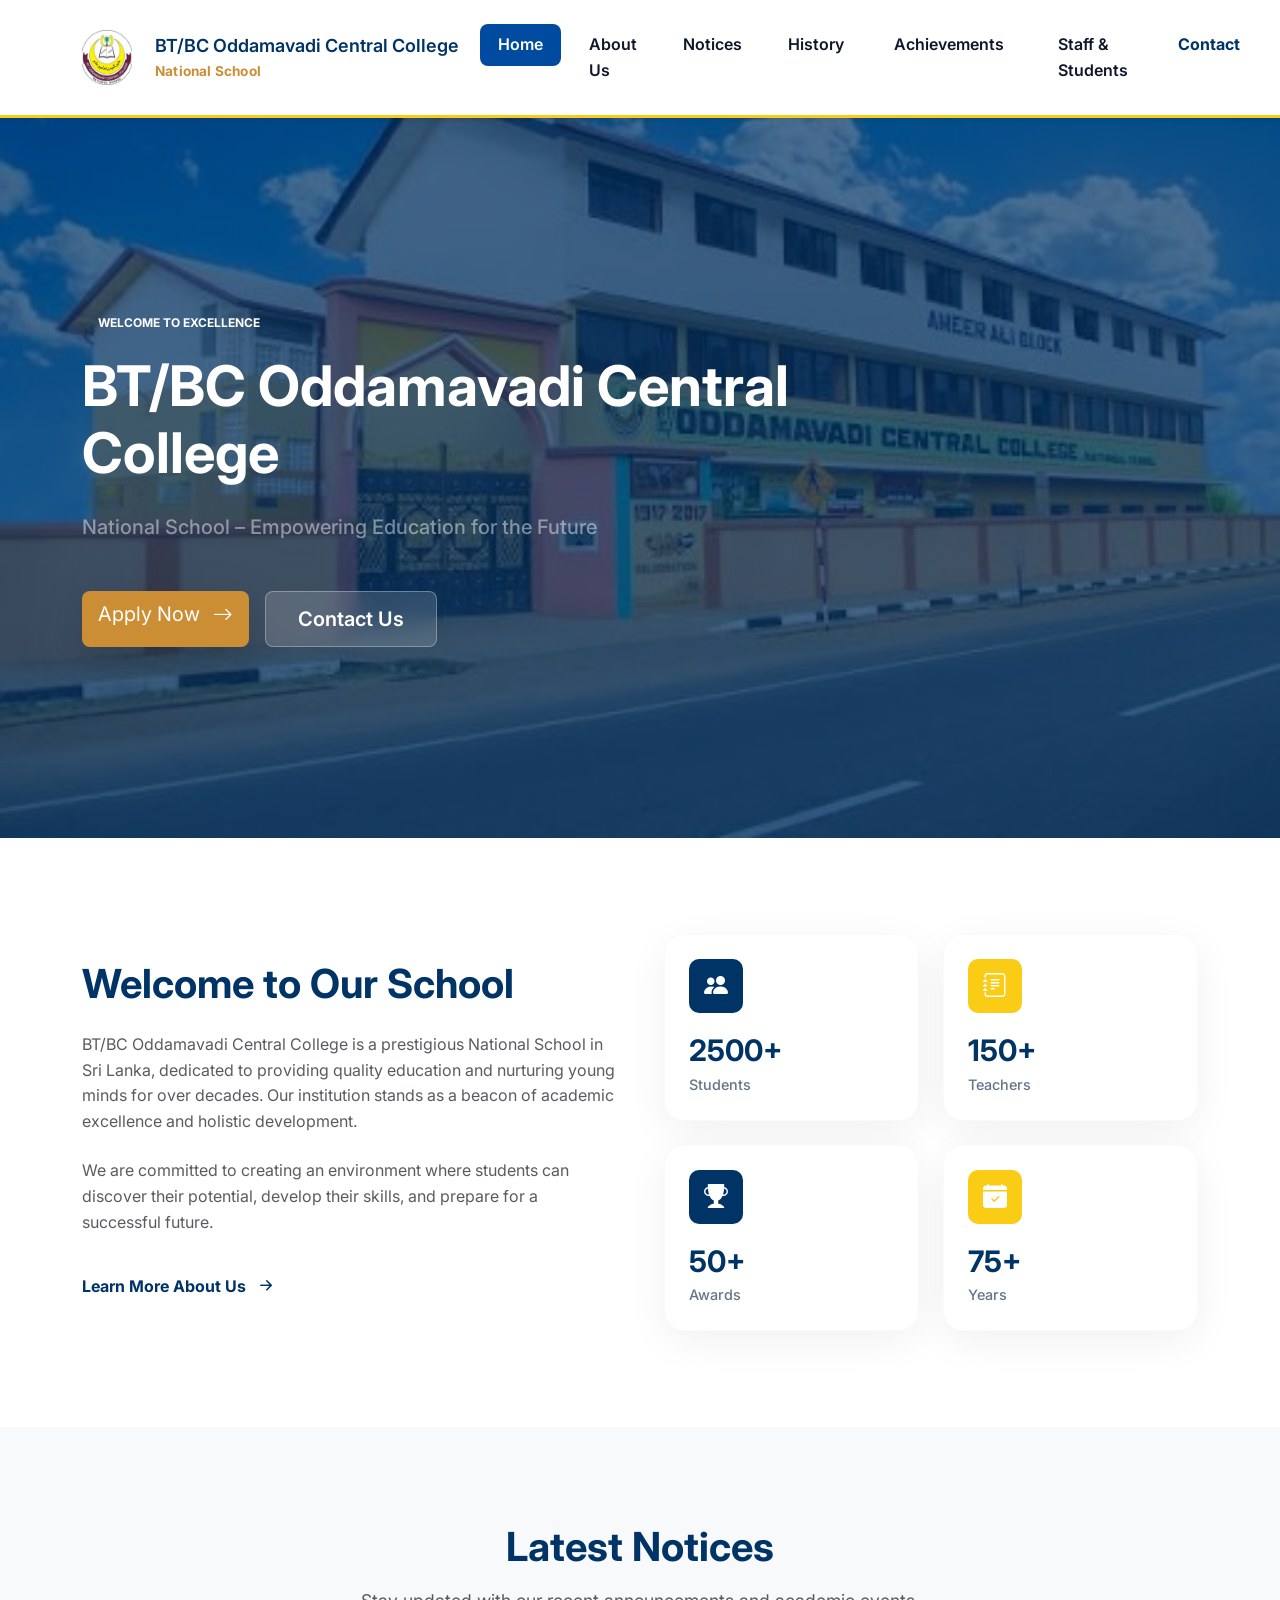
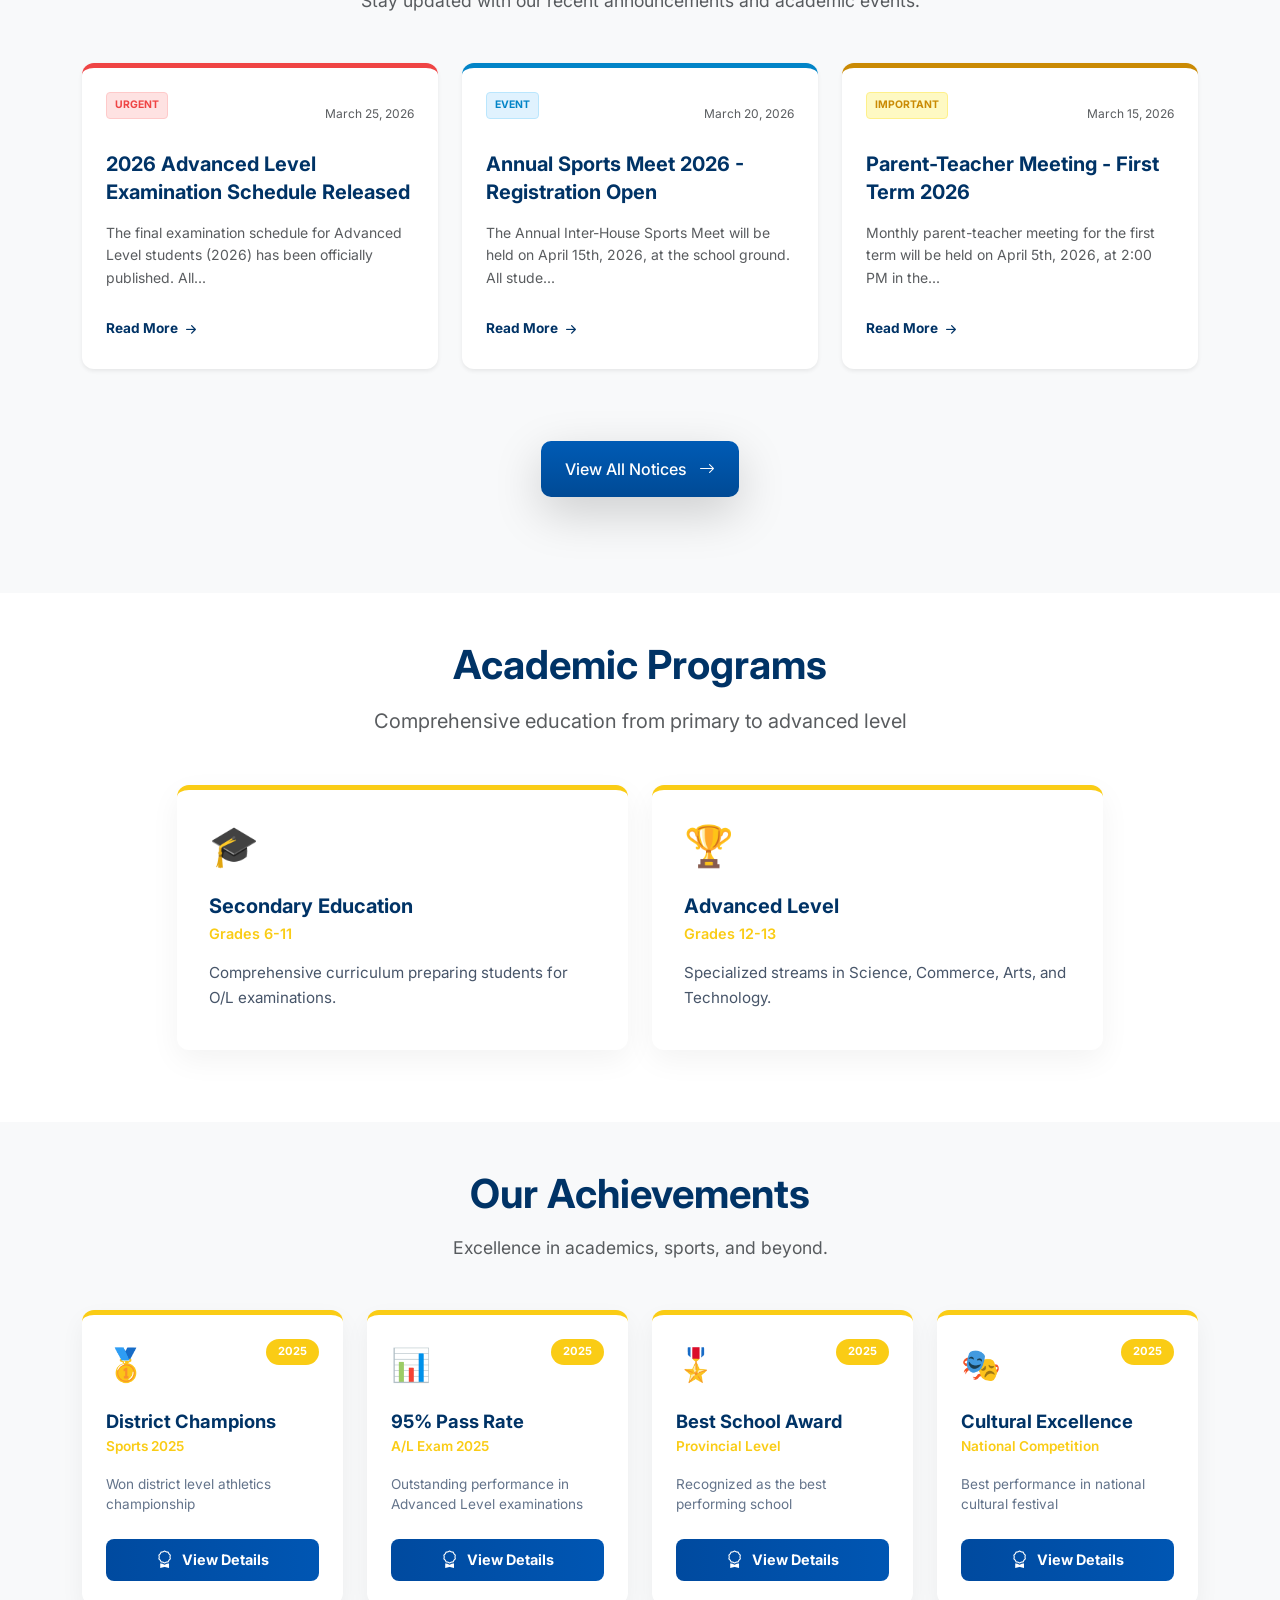
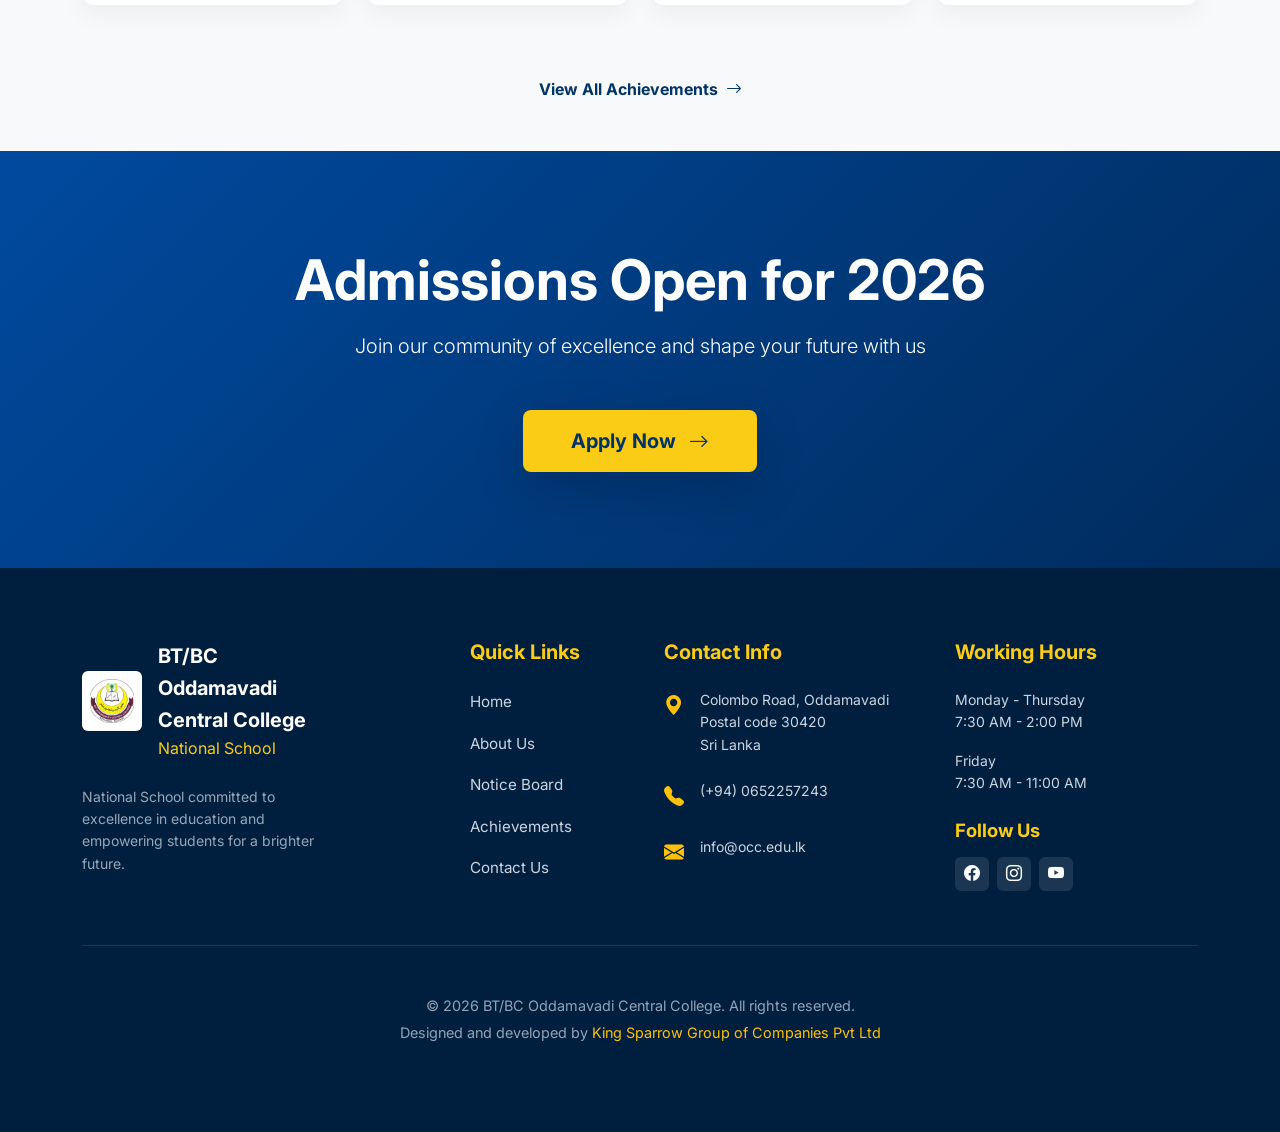
==== index.html @ 34142dd6 "done" ====
<!DOCTYPE html>
<html lang="en">

<head>
    <meta charset="UTF-8">
    <meta name="viewport" content="width=device-width, initial-scale=1.0">
    <meta name="description"
        content="BT/BC Oddamavadi Central College - National School empowering education for the future. Excellence in academics and sports.">
    <meta name="keywords" content="school, education, Oddamavadi, Central College, BT/BC, National School, Sri Lanka">
    <title>BT/BC Oddamavadi Central College | National School</title>

    <link href="https://cdn.jsdelivr.net/npm/bootstrap@5.3.0/dist/css/bootstrap.min.css" rel="stylesheet">

    <link rel="stylesheet" href="https://cdn.jsdelivr.net/npm/bootstrap-icons@1.11.1/font/bootstrap-icons.css">

    <link rel="stylesheet" href="assets/css/style.css">

    <style>
        .primary-navy {
            color: #003366;
        }

        .text-secondary-gold {
            color: #FFD700;
        }

        .bg-primary-navy {
            background-color: #003366;
        }

        .border-start-5 {
            border-left: 5px solid #003366;
        }

        .hover-lift:hover {
            transform: translateY(-10px);
            transition: all 0.3s;
        }
    </style>
</head>

<body data-bs-spy="scroll" data-bs-target=".navbar" data-bs-offset="100">

    <!-- Navigation Bar -->
    <nav class="navbar navbar-expand-lg navbar-light sticky-top py-2 shadow-sm" id="mainNav">
        <div class="container">
            <a class="navbar-brand d-flex align-items-center" href="index.html">
                <img src="assets/images/logo.png" alt="School Logo" width="50">
                <div class="brand-text ms-2">
                    <span class="brand-name">BT/BC Oddamavadi Central College</span>
                    <span class="brand-tagline">National School</span>
                </div>
            </a>
            <button class="navbar-toggler border-0" type="button" data-bs-toggle="collapse" data-bs-target="#navbarNav">
                <span class="navbar-toggler-icon"></span>
            </button>
            <div class="collapse navbar-collapse" id="navbarNav">
                <ul class="navbar-nav ms-auto mb-2 mb-lg-0">
                    <li class="nav-item"><a class="nav-link px-3 active fw-semibold" href="index.html">Home</a></li>
                    <li class="nav-item"><a class="nav-link px-3 fw-semibold" href="about.html">About Us</a></li>
                    <li class="nav-item"><a class="nav-link px-3 fw-semibold" href="notices.html">Notices</a></li>
                    <li class="nav-item"><a class="nav-link px-3 fw-semibold" href="history.html">History</a></li>
                    <li class="nav-item mx-1">
                        <a class="nav-link px-3 fw-semibold" href="achievements.html">Achievements</a>
                    </li>
                    <li class="nav-item mx-1">
                        <a class="nav-link px-3 fw-semibold" href="staff.html">Staff & Students</a>
                    </li>
                    <li class="nav-item"><a class="nav-link px-3 fw-bold btn-apply-now text-primary-navy"
                            href="contact.html">Contact</a></li>
                </ul>
            </div>
        </div>
    </nav>

    <!-- Hero Section -->
    <header id="home" class="hero d-flex align-items-center justify-content-center text-center text-lg-start">
        <div class="container">
            <div class="row align-items-center">
                <div class="col-lg-8">
                    <div class="badge bg-secondary-gold text-primary-navy px-3 py-2 rounded-pill fw-bold text-uppercase mb-3"
                        style="font-size: 0.75rem;">Welcome to Excellence</div>
                    <h1 class="display-3 fw-bold mb-4 text-white">BT/BC Oddamavadi Central College</h1>
                    <p class="lead text-white-50 mb-5 fw-medium">National School – Empowering Education for the Future
                    </p>
                    <div class="d-flex flex-column flex-sm-row gap-3">
                        <a href="apply.html" class="btn btn-gold btn-lg shadow-lg">Apply Now <i
                                class="bi bi-arrow-right ms-2"></i></a>
                        <a href="contact.html" class="btn btn-contact btn-lg text-decoration-none">Contact Us</a>
                    </div>
                </div>
            </div>
        </div>
    </header>

    <section id="about" class="section py-5 bg-white">
        <div class="container py-lg-5">
            <div class="row align-items-center g-5">
                <!-- Left Content -->
                <div class="col-lg-6">
                    <h2 class="display-6 fw-bold primary-navy mb-4">Welcome to Our School</h2>
                    <p class="text-muted mb-4" style="line-height: 1.6;">BT/BC Oddamavadi Central College is a prestigious National School in Sri
                        Lanka, dedicated to providing quality education and nurturing young minds for over decades. Our
                        institution stands as a beacon of academic excellence and holistic development.</p>
                    <p class="text-muted mb-4" style="line-height: 1.6;">We are committed to creating an environment where students can discover
                        their potential, develop their skills, and prepare for a successful future.</p>
                    <a href="about.html"
                        class="primary-navy fw-bold text-decoration-none d-inline-flex align-items-center mt-2 hover-accent">
                        Learn More About Us <i class="bi bi-arrow-right-short ms-2 fs-4"></i>
                    </a>
                </div>

                <!-- Right Stats Grid -->
                <div class="col-lg-6">
                    <div class="welcome-stats-grid">
                        <!-- Card 1: Students -->
                        <div class="welcome-stat-card">
                            <div class="welcome-stat-icon-box bg-navy-box">
                                <i class="bi bi-people-fill"></i>
                            </div>
                            <div class="welcome-stat-number">2500+</div>
                            <div class="welcome-stat-label">Students</div>
                        </div>

                        <!-- Card 2: Teachers -->
                        <div class="welcome-stat-card">
                            <div class="welcome-stat-icon-box bg-gold-box">
                                <i class="bi bi-journal-text"></i>
                            </div>
                            <div class="welcome-stat-number">150+</div>
                            <div class="welcome-stat-label">Teachers</div>
                        </div>

                        <!-- Card 3: Awards -->
                        <div class="welcome-stat-card">
                            <div class="welcome-stat-icon-box bg-navy-box">
                                <i class="bi bi-trophy-fill"></i>
                            </div>
                            <div class="welcome-stat-number">50+</div>
                            <div class="welcome-stat-label">Awards</div>
                        </div>

                        <!-- Card 4: Years -->
                        <div class="welcome-stat-card">
                            <div class="welcome-stat-icon-box bg-gold-box">
                                <i class="bi bi-calendar-check-fill"></i>
                            </div>
                            <div class="welcome-stat-number">75+</div>
                            <div class="welcome-stat-label">Years</div>
                        </div>
                    </div>
                </div>
            </div>
        </div>
    </section>

    <!-- Latest Notices Section -->
    <section id="notices" class="section py-5 bg-light">
        <div class="container py-lg-5">
            <div class="section-header text-center mb-5">
                <h2 class="display-5 fw-bold primary-navy mb-3">Latest Notices</h2>
                <p class="text-muted max-width-600 mx-auto">Stay updated with our recent announcements and academic
                    events.</p>
            </div>
            <div id="notices-grid" class="row g-4 mb-5">
                <div class="col-12 text-center py-5">
                    <div class="spinner-border text-primary" role="status">
                        <span class="visually-hidden">Loading...</span>
                    </div>
                </div>
            </div>
            <div class="text-center">
                <a href="notices.html" class="btn btn-blue px-4 py-3 shadow-lg fw-medium text-decoration-none">
                    View All Notices <i class="bi bi-arrow-right ms-2"></i>
                </a>
            </div>
        </div>
    </section>

    <!-- Academic Programs Section -->
    <section id="programs" class="section py-5 bg-white">
        <div class="container">
            <div class="section-header text-center mb-5">
                <h2 class="display-5 fw-bold primary-navy mb-3">Academic Programs</h2>
                <p class="text-muted fs-5">Comprehensive education from primary to advanced level</p>
            </div>
            <div id="programs-grid" class="row g-4 justify-content-center"></div>
        </div>
    </section>

    <!-- Achievements Section -->
    <section id="achievements" class="section py-5 bg-light">
        <div class="container">
            <div class="section-header text-center mb-5">
                <h2 class="display-5 fw-bold primary-navy mb-3">Our Achievements</h2>
                <p class="text-muted">Excellence in academics, sports, and beyond.</p>
            </div>
            <div id="achievements-grid" class="row g-4 mb-5"></div>
            <div class="text-center mt-4">
                <a href="#" class="view-all-link d-inline-flex align-items-center">
                    View All Achievements <i class="bi bi-arrow-right ms-2"></i>
                </a>
            </div>
        </div>
    </section>

    <!-- Admissions CTA Section -->
    <section id="admissions" class="section py-5 text-white overflow-hidden"
        style="background: linear-gradient(135deg, #004a9f 0%, #002b5c 100%);">
        <div class="container position-relative py-5">
            <div class="row justify-content-center text-center">
                <div class="col-lg-8">
                    <h2 class="display-4 fw-bold mb-3">Admissions Open for 2026</h2>
                    <p class="lead mb-5 opacity-90">Join our community of excellence and shape your future with us</p>
                    <a href="apply.html" id="btnApplyHome" class="btn btn-cta-apply btn-lg px-5 py-3 shadow-lg">
                        Apply Now <i class="bi bi-arrow-right ms-2"></i>
                    </a>
                </div>
            </div>
        </div>
    </section>

    <!-- Footer -->
    <footer class="py-5">
        <div class="container py-lg-4">
            <div class="row g-5">
                <div class="col-lg-3">
                    <div class="footer-logo mb-4 d-flex align-items-center">
                        <img src="assets/images/logo.png" alt="School Logo" width="60"
                            class="bg-white p-2 rounded-2 me-3">
                        <div>
                            <div class="footer-logo-text-top mb-0">BT/BC Oddamavadi Central College </div>
                            <div class="footer-logo-text-bottom">National School</div>
                        </div>
                    </div>
                    <p class="small opacity-75">National School committed to excellence in education and
                        empowering students for a brighter future.</p>
                </div>
                <div class="col-6 col-lg-2 ms-lg-auto">
                    <h5 class="footer-title">Quick Links</h5>
                    <ul class="list-unstyled footer-links">
                        <li class="mb-3"><a href="index.html">Home</a></li>
                        <li class="mb-3"><a href="about.html">About Us</a></li>
                        <li class="mb-3"><a href="notices.html">Notice Board</a></li>
                        <li class="mb-3"><a href="#achievements">Achievements</a></li>
                        <li class="mb-3"><a href="#contact">Contact Us</a></li>
                    </ul>
                </div>
                <div class="col-6 col-lg-3">
                    <h5 class="footer-title">Contact Info</h5>
                    <ul class="list-unstyled small opacity-90">
                        <li class="d-flex mb-4">
                            <i class="bi bi-geo-alt-fill me-3 text-warning fs-5"></i>
                            <span>Colombo Road, Oddamavadi<br>Postal code 30420<br>Sri Lanka</span>
                        </li>
                        <li class="d-flex mb-4">
                            <i class="bi bi-telephone-fill me-3 text-warning fs-5"></i>
                            <span>(+94) 0652257243</span>
                        </li>
                        <li class="d-flex mb-4">
                            <i class="bi bi-envelope-fill me-3 text-warning fs-5"></i>
                            <span>info@occ.edu.lk</span>
                        </li>
                    </ul>
                </div>
                <div class="col-lg-3">
                    <h5 class="footer-title">Working Hours</h5>
                    <ul class="list-unstyled small opacity-90 mb-4">
                        <li class="mb-3">Monday - Thursday<br>7:30 AM - 2:00 PM</li>
                        <li class="mb-4">Friday<br>7:30 AM - 11:00 AM</li>
                    </ul>
                    <h5 class="footer-title mb-3" style="font-size: 1.15rem;">Follow Us</h5>
                    <div class="social-links d-flex gap-2">
                        <a href="#" class="btn-social rounded-2" style="width: 34px; height: 34px;"><i
                                class="bi bi-facebook"></i></a>
                        <a href="#" class="btn-social rounded-2" style="width: 34px; height: 34px;"><i
                                class="bi bi-instagram"></i></a>
                        <a href="#" class="btn-social rounded-2" style="width: 34px; height: 34px;"><i
                                class="bi bi-youtube"></i></a>
                    </div>
                </div>
            </div>
            <div class="footer-bottom border-top border-white border-opacity-10 text-center pt-5 mt-5">
                <p class="footer-bottom-text mb-1">© 2026 BT/BC Oddamavadi Central College. All rights reserved.</p>
                <p class="footer-bottom-text small">Designed and developed by <span class="text-warning">King Sparrow
                        Group of Companies Pvt Ltd</span></p>
            </div>
        </div>
    </footer>

    <!-- Achievement Detail Modal -->
    <div class="modal fade" id="achievementModal" tabindex="-1" aria-hidden="true">
        <div class="modal-dialog modal-lg modal-dialog-centered">
            <div class="modal-content overflow-hidden" style="border-radius: 20px;">
                <div class="modal-header d-flex align-items-center position-relative"
                    style="background-color: #004a9f; color: white;">
                    <div class="d-flex align-items-center w-100">
                        <div class="achievement-icon-wrapper me-4 bg-white bg-opacity-10 rounded-circle d-flex align-items-center justify-content-center"
                            style="width: 70px; height: 70px;">
                            <span id="modalAchievementIcon" class="fs-1"></span>
                        </div>
                        <div class="me-auto">
                            <h3 class="modal-title fw-bold h4 mb-1" id="modalAchievementTitle"></h3>
                            <div class="small fw-semibold text-warning mb-2" id="modalAchievementCategory"></div>
                            <div class="d-flex gap-2">
                                <span class="badge rounded-pill fw-bold px-3 py-1" id="modalAchievementTypeBadge"
                                    style="font-size: 0.7rem;">Sports</span>
                                <span class="badge rounded-pill fw-bold px-3 py-1" id="modalAchievementYearBadge"
                                    style="font-size: 0.7rem;">2025</span>
                            </div>
                        </div>
                    </div>
                    <button type="button" class="close-btn-custom position-absolute top-0 end-0 m-4"
                        data-bs-dismiss="modal" aria-label="Close">
                        <i class="bi bi-x-lg"></i>
                    </button>
                </div>
                <div class="modal-body p-4 p-lg-5">
                    <div class="mb-5">
                        <h5 class="section-title">Overview</h5>
                        <p id="modalAchievementOverview" class="text-muted"
                            style="line-height: 1.8; font-size: 0.95rem;"></p>
                    </div>

                    <div class="mb-5">
                        <h5 class="section-title">Key Achievements</h5>
                        <ul id="modalAchievementKeyList" class="list-unstyled">
                            <!-- Items auto-populated -->
                        </ul>
                    </div>

                    <div class="students-box mb-4">
                        <div class="d-flex align-items-center mb-4">
                            <i class="bi bi-people-fill text-navy me-3 fs-5"></i>
                            <h6 class="mb-0 fw-bold text-navy h5">Outstanding Students</h6>
                        </div>
                        <div id="modalAchievementStudents" class="d-flex flex-wrap gap-3">
                            <!-- Students auto-populated -->
                        </div>
                    </div>

                    <div class="text-center mt-5">
                        <a href="achievements.html" class="btn btn-blue px-5 py-3 fw-bold shadow-sm">
                            View All Achievements <i class="bi bi-arrow-right ms-2"></i>
                        </a>
                    </div>
                </div>
            </div>
        </div>
    </div>

    <!-- Scripts Area -->
    <script src="https://code.jquery.com/jquery-3.7.1.min.js"></script>
    <script src="https://cdn.jsdelivr.net/npm/bootstrap@5.3.0/dist/js/bootstrap.bundle.min.js"></script>
    <script src="assets/js/main.js"></script>
</body>

</html>
---- assets/css/style.css ----
@import url('https://fonts.googleapis.com/css2?family=Inter:wght@300;400;500;600;700&family=Outfit:wght@300;400;500;600;700;800&display=swap');

:root {
    --primary-color: #003366;
    --secondary-color: #FACC15;
    --accent-color: #0284C7;
    --text-dark: #0F172A;
    --text-muted: #64748B;
    --bg-light: #F8FAFC;
    --white: #FFFFFF;
    --shadow-sm: 0 1px 3px rgba(0, 0, 0, 0.12);
    --shadow-md: 0 4px 6px -1px rgba(0, 0, 0, 0.1);
    --shadow-lg: 0 10px 15px -3px rgba(15, 23, 42, 0.08);
    --transition: all 0.3s ease-in-out;
}

body {
    font-family: 'Inter', sans-serif;
    color: var(--text-dark);
    line-height: 1.6;
    background-color: var(--white);
    overflow-x: hidden;
}

/* Navbar Improvements */
.navbar {
    background-color: var(--white);
    box-shadow: var(--shadow-sm);
    padding: 0.8rem 0;
    transition: var(--transition);
    border-bottom: 3px solid #facc15 !important;
}

.navbar.scrolled {
    padding: 0.4rem 0;
    background-color: #ffffff !important;
    border-bottom: 2px solid #facc15 !important;
    box-shadow: 0 4px 15px rgba(0, 0, 0, 0.1);
}

.navbar.scrolled .nav-link {
    color: var(--primary-color) !important;
}

.navbar.scrolled .brand-name {
    color: var(--primary-color) !important;
}

.navbar.scrolled .btn-apply-now {
    color: var(--primary-color) !important;
}

.navbar-brand img {
    height: 55px;
    margin-right: 15px;
}

.brand-text {
    line-height: 1.1;
}

.brand-name {
    font-family: 'Inter', sans-serif;
    font-size: 18px;
    font-weight: 600;
    line-height: 22.5px;
    color: var(--primary-color);
    display: block;
    margin-bottom: 0px;
    letter-spacing: 0px;
}

.brand-tagline {
    font-size: 0.85rem;
    color: #CC8E35 !important;
    font-weight: 700;
    letter-spacing: 0.2px;
}

.nav-link {
    font-weight: 500;
    color: var(--text-dark);
    margin: 0 5px;
    padding: 8px 18px !important;
    border-radius: 8px;
    transition: var(--transition);
}

.nav-link:hover {
    color: var(--primary-color);
    background-color: rgba(0, 51, 102, 0.05);
}

.nav-link.active {
    background-color: #004a9f;
    /* Blue style matching image */
    color: var(--white) !important;
}

.nav-link.active:hover {
    color: var(--white);
    background-color: #003d82;
}

/* Hero Section */
.hero {
    position: relative;
    height: 80vh;
    min-height: 600px;
    background-image: linear-gradient(rgba(0, 51, 102, 0.7), rgba(0, 51, 102, 0.7)), url('../images/school.jpg');
    background-size: cover;
    background-position: center;
    background-attachment: fixed;
    display: flex;
    align-items: center;
    color: var(--white);
    text-align: left;
}

.hero h1 {
    font-size: 3.5rem;
    font-weight: 800;
    margin-bottom: 1.5rem;
    text-transform: capitalize;
}

.hero p {
    font-size: 1.25rem;
    margin-bottom: 2.5rem;
    opacity: 0.9;
    max-width: 600px;
}

/* Admission Form Modal Custom Styles */
#admissionModal .modal-content {
    border-radius: 20px;
    overflow: hidden;
    border: none;
}

#admissionModal .modal-header {
    background-color: #004a9f;
    color: white;
    padding: 1.5rem 2rem;
    position: relative;
}

#admissionModal .modal-title {
    font-weight: 700;
    font-size: 1.5rem;
}

#admissionModal .form-progress {
    background-color: #f1f5f9;
    padding: 1.5rem 2rem;
    border-bottom: 1px solid #e2e8f0;
}

#admissionModal .progress-info {
    display: flex;
    justify-content: space-between;
    align-items: center;
    margin-bottom: 10px;
}

#admissionModal .progress-text {
    font-weight: 600;
    font-size: 0.85rem;
    color: #004a9f;
}

#admissionModal .step-indicator {
    font-size: 0.85rem;
    color: #64748b;
    font-weight: 500;
}

#admissionModal .progress {
    height: 8px;
    background-color: #e2e8f0;
    border-radius: 4px;
}

#admissionModal .progress-bar {
    background-color: #004a9f;
    border-radius: 4px;
    transition: width 0.4s ease;
}

#admissionModal .modal-body {
    padding: 2rem;
    max-height: 70vh;
    overflow-y: auto;
}

#admissionModal .step-title {
    color: #1e3a8a;
    font-weight: 700;
    font-size: 1.25rem;
    margin-bottom: 1.5rem;
    padding-bottom: 10px;
    border-bottom: 2px solid #eef2f6;
}

#admissionModal .form-label {
    font-weight: 600;
    color: #475569;
    font-size: 0.9rem;
    margin-bottom: 8px;
}

#admissionModal .form-control {
    border: 1.5px solid #e2e8f0;
    padding: 0.75rem 1rem;
    border-radius: 10px;
    font-size: 0.95rem;
}

#admissionModal .form-control:focus {
    border-color: #004a9f;
    box-shadow: 0 0 0 4px rgba(0, 74, 159, 0.1);
}

#admissionModal .modal-footer {
    padding: 1.5rem 2rem;
    background-color: #f8fafc;
    border-top: 1px solid #e2e8f0;
    display: flex;
    justify-content: space-between;
}

#admissionModal .btn-nav {
    padding: 10px 30px;
    font-weight: 600;
    border-radius: 8px;
    display: flex;
    align-items: center;
    transition: all 0.2s;
}

#admissionModal .btn-prev {
    background-color: #e2e8f0;
    color: #475569;
    border: none;
}

#admissionModal .btn-prev:hover:not(:disabled) {
    background-color: #cbd5e1;
}

#admissionModal .btn-next {
    background-color: #004a9f;
    color: white;
    border: none;
}

#admissionModal .btn-next:hover {
    background-color: #003d82;
}

/* Form Steps Visibility */
.form-step {
    display: none;
}

.form-step.active {
    display: block;
    animation: fadeIn 0.4s ease;
}

@keyframes fadeIn {
    from {
        opacity: 0;
        transform: translateY(10px);
    }

    to {
        opacity: 1;
        transform: translateY(0);
    }
}

/* Action button in nav styling */
.btn-apply-now {
    color: #003366 !important;
    font-weight: 700 !important;
    padding: 8px 18px !important;
    text-decoration: none !important;
    transition: all 0.3s ease !important;
}

.btn-apply-now:hover {
    color: #002a54 !important;
    background-color: rgba(0, 51, 102, 0.05) !important;
    transform: translateY(-1px);
}

.btn-apply-now.active {
    color: #ffffff !important;
    background-color: #003366 !important;
    border-radius: 8px !important;
}
}

/* Buttons */
.btn-gold {
    background-color: var(--secondary-color);
    color: var(--primary-color) !important;
    font-weight: 700;
    padding: 12px 32px;
    border-radius: 8px;
    border: none;
    transition: all 0.3s;
    box-shadow: 0 4px 15px rgba(250, 204, 21, 0.2);
}

.btn-gold:hover {
    background-color: #EAB308;
    transform: translateY(-2px);
    box-shadow: 0 6px 20px rgba(250, 204, 21, 0.3);
}

.btn-contact {
    background-color: rgba(255, 255, 255, 0.15);
    backdrop-filter: blur(10px);
    color: var(--white) !important;
    border: 1px solid rgba(255, 255, 255, 0.3);
    font-weight: 600;
    padding: 12px 32px;
    border-radius: 8px;
    transition: all 0.3s;
}

.bg-primary-navy {
    background-color: var(--primary-color) !important;
}

.text-white-50 {
    color: rgba(255, 255, 255, 0.5) !important;
}

.lead-content p {
    font-size: 1.1rem;
    line-height: 1.8;
}

.btn-contact:hover {
    background-color: rgba(255, 255, 255, 0.25);
    border-color: rgba(255, 255, 255, 0.5);
}

.btn-blue {
    background: linear-gradient(to bottom, #005bb5, #004a95);
    color: white !important;
    border: none;
    padding: 12px 30px;
    border-radius: 10px;
    font-weight: 500;
    box-shadow: 0 10px 20px rgba(0, 51, 102, 0.15);
    transition: all 0.3s ease;
}

.btn-blue:hover {
    transform: translateY(-2px);
    box-shadow: 0 15px 30px rgba(0, 51, 102, 0.25);
}

.btn-cta-apply {
    background-color: #FACC15;
    color: #003366 !important;
    font-weight: 700;
    padding: 12px 35px;
    border-radius: 8px;
    border: none;
    box-shadow: 0 10px 20px rgba(250, 204, 21, 0.2);
    transition: all 0.3s ease;
}

.btn-cta-apply:hover {
    transform: translateY(-3px);
    background-color: #EAB308;
    box-shadow: 0 12px 25px rgba(250, 204, 21, 0.3);
}

.btn-social {
    width: 36px;
    height: 36px;
    background-color: rgba(255, 255, 255, 0.1);
    color: white !important;
    display: flex;
    align-items: center;
    justify-content: center;
    border-radius: 6px;
    text-decoration: none;
    transition: all 0.3s ease;
}

.btn-social:hover {
    background-color: #FACC15;
    color: #003366 !important;
    transform: translateY(-3px);
}

.program-card {
    background: white;
    padding: 1.5rem 2rem;
    border-radius: 12px;
    box-shadow: 0 10px 30px rgba(0, 0, 0, 0.05);
    border-top: 5px solid #FACC15;
    transition: transform 0.3s ease;
    height: 100%;
}

.program-card:hover {
    transform: translateY(-5px);
    box-shadow: 0 15px 40px rgba(0, 0, 0, 0.08);
}

.program-icon {
    font-size: 2.5rem;
    margin-bottom: 1rem;
    display: block;
}

.program-title {
    color: #003366;
    font-weight: 700;
    font-size: 1.25rem;
    margin-bottom: 0.25rem;
}

.program-subtitle {
    color: #FACC15;
    font-weight: 600;
    margin-bottom: 1rem;
    font-size: 0.9rem;
}

.program-description {
    color: #475569;
    font-size: 0.95rem;
    line-height: 1.6;
}

/* History Page Intro Section */
.history-intro-title {
    color: #003366;
    font-weight: 800;
    margin-bottom: 2rem;
    font-size: 2.5rem;
}

.history-intro-card {
    border-radius: 12px;
    padding: 1.5rem 1.25rem;
    height: 100%;
    transition: all 0.3s cubic-bezier(0.4, 0, 0.2, 1);
    border: none;
    box-shadow: 0 8px 20px rgba(0, 0, 0, 0.06);
    text-align: center;
}

.history-intro-card:hover {
    transform: translateY(-5px);
    box-shadow: 0 15px 30px rgba(0, 0, 0, 0.12);
}

.history-intro-card.bg-card-blue {
    background: linear-gradient(145deg, #0056b3, #003366);
}

.history-intro-card.bg-card-gold {
    background: linear-gradient(145deg, #facc15, #eab308);
}

.history-intro-card .icon {
    font-size: 2.2rem;
    margin-bottom: 1rem;
    display: block;
    line-height: 1;
}

.history-intro-card h4 {
    color: white;
    font-weight: 700;
    font-size: 1.1rem;
    margin-bottom: 0.75rem;
}

.history-intro-card p {
    color: rgba(255, 255, 255, 0.95);
    font-size: 0.85rem;
    line-height: 1.5;
    margin-bottom: 0;
}

.text-blue-highlight {
    color: #003366;
    font-weight: 700;
}

.text-gold-highlight {
    color: #eab308;
    font-weight: 700;
}

.community-role-card {
    background-color: #F8FAFC;
    border-radius: 15px;
    border-left: 6px solid #FACC15;
    padding: 3rem 2.5rem;
    box-shadow: 0 4px 15px rgba(0, 0, 0, 0.03);
}

.community-role-card h3 {
    color: #003366;
    font-weight: 800;
    margin-bottom: 2rem;
    font-size: 1.75rem;
}

.community-role-card p {
    color: #475569;
    font-size: 1.05rem;
    line-height: 1.7;
    margin-bottom: 1.5rem;
}

/* Timeline Styling */
.timeline-container {
    position: relative;
    padding: 60px 0;
}

.timeline-container::after {
    content: '';
    position: absolute;
    width: 3px;
    background-color: #FACC15;
    top: 0;
    bottom: 0;
    left: 50%;
    margin-left: -1.5px;
    border-radius: 10px;
}

.timeline-item {
    padding: 15px 50px;
    position: relative;
    width: 50%;
    z-index: 1;
}

.timeline-item::after {
    content: '';
    position: absolute;
    width: 22px;
    height: 22px;
    right: -11px;
    background-color: white;
    border: 5px solid #FACC15;
    top: 50%;
    transform: translateY(-50%);
    border-radius: 50%;
    z-index: 2;
    box-shadow: 0 0 0 4px rgba(250, 204, 21, 0.2);
}

.timeline-item.right {
    left: 50%;
}

.timeline-item.left {
    left: 0;
}

.timeline-item.right::after {
    left: -11px;
}

.timeline-card {
    background: white;
    padding: 2rem;
    border-radius: 15px;
    box-shadow: 0 8px 30px rgba(0, 0, 0, 0.06);
    transition: all 0.3s ease;
    border: 1px solid rgba(0, 0, 0, 0.05);
}

.timeline-card:hover {
    transform: translateY(-5px);
    box-shadow: 0 15px 40px rgba(0, 0, 0, 0.1);
}

.timeline-card .badge-year {
    background-color: #003366;
    color: white;
    padding: 8px 18px;
    border-radius: 6px;
    font-weight: 700;
    font-size: 1rem;
}

.timeline-card .emoji-icon {
    font-size: 2rem;
}

.timeline-card h4 {
    color: #003366;
    font-weight: 800;
    font-size: 1.35rem;
    margin-top: 1.25rem;
    margin-bottom: 0.75rem;
}

.timeline-card p {
    color: #475569;
    font-size: 1rem;
    line-height: 1.7;
    margin-bottom: 0;
}

@media screen and (max-width: 768px) {
    .timeline-container::after {
        left: 31px;
    }

    .timeline-item {
        width: 100%;
        padding-left: 70px;
        padding-right: 25px;
    }

    .timeline-item::after {
        left: 21px !important;
    }

    .timeline-item.right {
        left: 0;
    }
}

/* Section Styling */
.section {
    padding: 100px 0;
}

.section-bg-light {
    background-color: #F8FAFC;
}

/* Achievements Page Styles */
.achievement-hero {
    background: linear-gradient(rgba(0, 51, 102, 0.9), rgba(0, 51, 102, 0.9)), url('../images/hero-bg.jpg');
    background-size: cover;
    background-position: center;
    padding: 100px 0;
    text-align: center;
    color: white;
}

.recognition-card {
    border-radius: 15px;
    padding: 2.5rem 1.5rem;
    height: 100%;
    color: white;
    text-align: center;
    transition: transform 0.3s ease;
    border: none;
}

.recognition-card:hover {
    transform: translateY(-8px);
}

.recognition-card .icon-wrapper {
    width: 60px;
    height: 60px;
    background: rgba(255, 255, 255, 0.2);
    border-radius: 50%;
    display: flex;
    align-items: center;
    justify-content: center;
    margin: 0 auto 1.5rem;
    font-size: 1.5rem;
}

.recognition-card h4 {
    font-size: 1.15rem;
    font-weight: 700;
    margin-bottom: 1rem;
}

.recognition-card p {
    font-size: 0.85rem;
    opacity: 0.9;
    line-height: 1.5;
}

.bg-grad-gold {
    background: linear-gradient(145deg, #f1a40e, #d97706);
}

.bg-grad-blue {
    background: linear-gradient(145deg, #3b82f6, #1d4ed8);
}

.bg-grad-green {
    background: linear-gradient(145deg, #10b981, #047857);
}

.bg-grad-purple {
    background: linear-gradient(145deg, #a855f7, #7e22ce);
}

.stat-card {
    background: rgba(255, 255, 255, 0.1);
    border: 1px solid rgba(255, 255, 255, 0.1);
    border-radius: 15px;
    padding: 2rem;
    text-align: center;
    color: white;
    transition: background 0.3s ease;
}

.stat-card:hover {
    background: rgba(255, 255, 255, 0.1);
}

.stat-card .icon {
    font-size: 2.5rem;
    margin-bottom: 1rem;
    display: block;
}

.stat-card .number {
    font-size: 2.5rem;
    font-weight: 800;
    color: #FACC15;
    display: block;
    margin-bottom: 0.25rem;
}

.stat-card .label {
    font-size: 0.9rem;
    text-transform: uppercase;
    letter-spacing: 1px;
    opacity: 0.8;
}

/* Reusing Timeline Card for Achievement Grid */
.achievement-grid-card {
    background: white;
    padding: 2rem;
    border-radius: 12px;
    box-shadow: 0 4px 20px rgba(0, 0, 0, 0.06);
    height: 100%;
    transition: all 0.3s ease;
    border: none;
    text-align: left;
}

.achievement-grid-card:hover {
    transform: translateY(-5px);
    box-shadow: 0 10px 30px rgba(0, 0, 0, 0.1);
}

.achievement-grid-card .badge-wrapper {
    display: flex;
    justify-content: space-between;
    align-items: flex-start;
    margin-bottom: 1.5rem;
}

.achievement-grid-card .icon-img {
    width: 50px;
    height: 50px;
    object-fit: contain;
    font-size: 2.5rem;
    /* For emoji fallback */
    line-height: 1;
}

.achievement-grid-card .year-badge {
    padding: 5px 15px;
    border-radius: 50px;
    font-weight: 800;
    font-size: 0.8rem;
    color: white;
    display: inline-block;
    line-height: 1.2;
}

.achievement-card-sports {
    border-left: 5px solid #FACC15 !important;
}

.badge-academic {
    background-color: #003366 !important;
}

.badge-sports {
    background-color: #cc8e35 !important;
}

.badge-cultural {
    background-color: #a855f7 !important;
}

.achievement-grid-card h5 {
    color: #003366;
    font-weight: 800;
    font-size: 1.2rem;
    margin-bottom: 0.75rem;
    line-height: 1.4;
}

.achievement-grid-card p {
    color: #64748b;
    font-size: 0.95rem;
    line-height: 1.6;
    margin-bottom: 0;
}

.notice-list-container {
    background-color: #F8FAFC;
    padding: 60px 0;
}

.section-header {
    text-align: center;
    margin-bottom: 60px;
}

.section-header h2 {
    font-size: 2.5rem;
    font-weight: 700;
    color: var(--primary-color);
    margin-bottom: 15px;
}

.section-header p {
    color: var(--text-muted);
    font-size: 1.1rem;
}

/* Stats Cards */
.stat-card {
    background: var(--white);
    border-radius: 16px;
    padding: 30px;
    text-align: left;
    box-shadow: 0 4px 6px -1px rgba(0, 0, 0, 0.05);
    transition: all 0.3s cubic-bezier(0.4, 0, 0.2, 1);
    height: 100%;
}

.stat-card:hover {
    transform: translateY(-5px);
    box-shadow: 0 10px 15px -3px rgba(0, 0, 0, 0.1);
}

.stat-icon {
    width: 60px;
    height: 60px;
    background-color: rgba(0, 51, 102, 0.05);
    border-radius: 12px;
    display: flex;
    align-items: center;
    justify-content: center;
    margin-bottom: 20px;
}

.stat-icon img {
    width: 30px;
}

.stat-number {
    font-size: 2.5rem;
    font-weight: 800;
    color: var(--primary-color);
    margin-bottom: 5px;
}

.stat-label {
    font-size: 1.1rem;
    color: var(--text-muted);
    font-weight: 500;
}

/* Notice Cards */
.notice-card {
    background: var(--white);
    border-radius: 12px;
    padding: 25px;
    border-left: 5px solid var(--primary-color);
    box-shadow: var(--shadow-sm);
    transition: var(--transition);
    height: 100%;
}

.notice-card:hover {
    box-shadow: var(--shadow-md);
}

.notice-badge {
    display: inline-block;
    padding: 4px 12px;
    border-radius: 50px;
    font-size: 0.75rem;
    font-weight: 700;
    text-transform: uppercase;
    margin-bottom: 15px;
}

.badge-urgent {
    background: #fee2e2;
    color: #ef4444;
    border: 1px solid #fecaca;
}

.badge-event {
    background: #e0f2fe;
    color: #0284c7;
    border: 1px solid #bae6fd;
}

.badge-important {
    background: #fef9c3;
    color: #ca8a04;
    border: 1px solid #fef08a;
}

.badge-news {
    background: #ecfeff;
    color: #0891b2;
    border: 1px solid #cffafe;
}

.badge-features {
    background: #f0fdf4;
    color: #16a34a;
    border: 1px solid #dcfce7;
}

.badge-academic {
    background: #fff7ed;
    color: #ea580c;
    border: 1px solid #ffedd5;
}

/* Notice Board List View */
.notice-list-item {
    background: var(--white);
    border-radius: 12px;
    padding: 30px;
    margin-bottom: 25px;
    box-shadow: 0 4px 6px -1px rgba(0, 0, 0, 0.05);
    transition: all 0.3s;
    border-left: 0;
    position: relative;
}

.notice-list-item:hover {
    transform: translateY(-3px);
    box-shadow: 0 10px 15px -3px rgba(0, 0, 0, 0.1);
}

.notice-list-icon {
    width: 50px;
    height: 50px;
    border-radius: 50%;
    display: flex;
    align-items: center;
    justify-content: center;
    font-size: 1.5rem;
    margin-right: 20px;
}

.notice-list-content {
    flex: 1;
}

.notice-list-item .notice-date {
    float: none;
    display: block;
    margin-bottom: 5px;
}

.notice-title {
    font-size: 1.25rem;
    font-weight: 700;
    margin-bottom: 10px;
    color: var(--primary-color);
}

/* Achievements Section */
.achievement-card {
    background: white;
    padding: 1.5rem;
    border-radius: 12px;
    box-shadow: 0 10px 25px rgba(0, 0, 0, 0.05);
    border-top: 5px solid #FACC15;
    height: 100%;
    transition: transform 0.3s ease;
    display: flex;
    flex-direction: column;
}

.achievement-card:hover {
    transform: translateY(-5px);
    box-shadow: 0 15px 35px rgba(0, 0, 0, 0.1);
}

.achievement-year-badge {
    background-color: #FACC15;
    color: white;
    padding: 4px 12px;
    border-radius: 50px;
    font-size: 0.7rem;
    font-weight: 700;
}

.achievement-title {
    color: #003366;
    font-weight: 700;
    margin-top: 1.25rem;
    margin-bottom: 0.25rem;
    font-size: 1.15rem;
}

.achievement-category {
    color: #FACC15;
    font-size: 0.85rem;
    font-weight: 600;
    margin-bottom: 1rem;
}

.achievement-desc {
    color: #64748B;
    font-size: 0.85rem;
    line-height: 1.5;
    margin-bottom: 1.5rem;
}

.btn-achievement {
    background: linear-gradient(to right, #004a9f, #0056b3);
    color: white !important;
    border: none;
    padding: 10px 0;
    border-radius: 8px;
    font-weight: 600;
    font-size: 0.9rem;
    width: 100%;
    margin-top: auto;
    display: flex;
    align-items: center;
    justify-content: center;
}

.btn-achievement i {
    font-size: 1.1rem;
}

.view-all-link {
    color: #003366;
    font-weight: 700;
    text-decoration: none;
    transition: all 0.3s ease;
}

.view-all-link:hover {
    color: #0056b3;
}

/* Footer */
footer {
    background-color: #001f3f;
    /* Deep navy from screenshot */
    color: #cbd5e1;
    /* Light gray text */
    padding: 80px 0 30px;
}

.footer-title {
    color: #FACC15;
    /* Gold titles */
    font-weight: 700;
    margin-bottom: 25px;
    font-size: 1.25rem;
}

.footer-links a {
    color: #cbd5e1;
    text-decoration: none;
    transition: all 0.3s ease;
    font-size: 0.95rem;
}

.footer-links a:hover {
    color: #FACC15;
}

.footer-logo-text-top {
    font-size: 1.25rem;
    font-weight: 700;
    color: white;
}

.footer-logo-text-bottom {
    color: #FACC15;
    font-size: 1rem;
}

.footer-bottom-text {
    color: #94a3b8;
    font-size: 0.9rem;
}

/* Search Bar */
.search-container {
    max-width: 600px;
    margin: 0 auto 40px;
}

#noticeSearch {
    padding: 15px 25px;
    border-radius: 50px;
    border: none;
    box-shadow: var(--shadow-sm);
    font-size: 1rem;
}

#noticeSearch:focus {
    box-shadow: var(--shadow-md);
    outline: none;
}

/* Animations */
[data-aos] {
    transition-duration: 800ms;
}

@media (max-width: 768px) {
    .hero {
        height: auto;
        padding: 80px 0;
        text-align: center;
    }

    .hero h1 {
        font-size: 2.25rem;
    }
    
    .hero .d-flex {
        flex-direction: column;
    }

    .section {
        padding: 50px 0;
    }

    /* Achievement Modal Mobile */
    #achievementModal .modal-header {
        padding: 20px;
        flex-direction: column;
        text-align: center;
    }

    #achievementModal .achievement-icon-wrapper {
        margin: 0 0 20px 0 !important;
        width: 60px;
        height: 60px;
    }

    #achievementModal .modal-body {
        padding: 25px 20px;
    }

    #achievementModal .students-box {
        padding: 15px;
    }
    
    #achievementModal .student-pill {
        width: 100%;
        text-align: center;
    }

    /* Admission Page Mobile */
    .apply-header {
        padding: 20px !important;
        text-align: center !important;
    }
    
    .apply-header .d-flex {
        flex-direction: column;
        gap: 15px;
    }
    
    .apply-header .me-auto {
        margin: 0 !important;
    }

    .form-step {
        padding: 0 !important;
    }

    .step-indicator-bar {
        padding: 15px !important;
    }
}

/* Staff & Students Page Styles */
.staff-card {
    background: white;
    padding: 1.5rem;
    border-radius: 15px;
    box-shadow: 0 4px 20px rgba(0, 0, 0, 0.06);
    height: 100%;
    transition: transform 0.3s ease;
}

.staff-card:hover {
    transform: translateY(-5px);
}

.staff-emoji {
    font-size: 2.5rem;
    line-height: 1;
}

.text-gold {
    color: #CC8E35;
}

.student-life-card {
    background: white;
    padding: 1.5rem;
    border-radius: 15px;
    box-shadow: 0 4px 15px rgba(0, 0, 0, 0.05);
    height: 100%;
}

.student-icon-box {
    width: 60px;
    height: 60px;
    min-width: 60px;
    border-radius: 12px;
    display: flex;
    align-items: center;
    justify-content: center;
    font-size: 1.5rem;
}

.bg-primary-blue {
    background-color: #004a9f;
}

.bg-purple {
    background-color: #a855f7;
}

.featured-student-card {
    background: #002d62;
    padding: 2.25rem 2rem;
    border-radius: 20px;
    height: 100%;
    text-align: center;
    transition: transform 0.3s ease;
}

.featured-student-card:hover {
    transform: scale(1.05);
}

.fs-emoji {
    font-size: 3rem;
    display: block;
}

.tiny {
    font-size: 0.75rem;
}

.stat-card-white {
    background: white;
    padding: 2rem;
    border-radius: 15px;
    box-shadow: 0 4px 15px rgba(0, 0, 0, 0.05);
}

.icon-blue {
    font-size: 2rem;
    color: #003366;
    display: block;
    margin-bottom: 0.5rem;
}

.btn-gold {
    background-color: #CC8E35;
    color: white;
    border: none;
}

.btn-gold:hover {
    background-color: #b07a2d;
    color: white;
}

.text-gold,
.text-gold-highlight,
.gold-text-highlight {
    color: #CC8E35 !important;
}

/* Contact Page Styles */
.btn-navy-action {
    background-color: #003366;
    color: white;
}

.btn-navy-action:hover {
    background-color: #002a54;
    color: white;
}

.info-icon-box {
    width: 45px;
    height: 45px;
    border-radius: 10px;
    display: flex;
    align-items: center;
    justify-content: center;
    font-size: 1.25rem;
}

.bg-blue-soft {
    background-color: #1e3a8a;
}

.bg-orange-soft {
    background-color: #b45309;
}

.bg-navy-soft {
    background-color: #0f172a;
}

.bg-gold-soft {
    background-color: #92400e;
}

.italic {
    font-style: italic;
}

.text-blue-navy {
    color: #003366;
}

.map-placeholder-box {
    background-color: #e2e8f0;
    min-height: 400px;
    display: flex;
    align-items: center;
    justify-content: center;
}

.legacy-card {
    background-size: cover;
    background-position: center;
    position: relative;
    overflow: hidden;
}

/* Action button in nav active state */
.btn-apply-now.active {
    background-color: #004a9f !important;
    color: white !important;
}

/* Achievement Modal Custom Styles */
#achievementModal .modal-content {
    border: none;
    box-shadow: 0 25px 50px -12px rgba(0, 0, 0, 0.25);
}

#achievementModal .modal-header {
    border-bottom: none;
    padding: 30px 40px;
}

#achievementModal .close-btn-custom {
    background-color: rgba(255, 255, 255, 0.15);
    border: none;
    color: white;
    width: 36px;
    height: 36px;
    border-radius: 8px;
    display: flex;
    align-items: center;
    justify-content: center;
    transition: all 0.2s;
}

#achievementModal .close-btn-custom:hover {
    background-color: rgba(255, 255, 255, 0.25);
    transform: scale(1.05);
}

#achievementModal .modal-header .badge {
    background-color: white !important;
    color: #004a9f !important;
    font-weight: 700 !important;
    padding: 6px 20px !important;
    border-radius: 50px !important;
    border: none !important;
    box-shadow: 0 2px 4px rgba(0, 0, 0, 0.1);
}

#achievementModal .achievement-item-icon {
    width: 24px;
    height: 24px;
    background-color: #facc15;
    color: #003366;
    border-radius: 50%;
    display: flex;
    align-items: center;
    justify-content: center;
    font-size: 0.75rem;
    flex-shrink: 0;
}

#achievementModal .students-box {
    background-color: #f1f5f9;
    border-left: 4px solid #facc15;
    border-radius: 12px;
    padding: 24px;
}

#achievementModal .student-pill {
    background: white;
    padding: 8px 20px;
    border-radius: 10px;
    font-weight: 700;
    color: #003366;
    font-size: 0.85rem;
    box-shadow: 0 2px 4px rgba(0, 0, 0, 0.05);
    border: 1px solid #e2e8f0;
}

.text-navy {
    color: #003366 !important;
}

/* Welcome Section & Cards */
.welcome-stats-grid {
    display: grid;
    grid-template-columns: repeat(2, 1fr);
    gap: 24px;
}

.welcome-stat-card {
    background: white;
    padding: 24px;
    border-radius: 20px;
    box-shadow: 0 10px 40px rgba(0, 0, 0, 0.06);
    transition: all 0.3s ease;
    border: 1px solid rgba(0, 0, 0, 0.02);
}

.welcome-stat-card:hover {
    transform: translateY(-8px);
    box-shadow: 0 15px 50px rgba(0, 0, 0, 0.1);
}

.welcome-stat-icon-box {
    width: 54px;
    height: 54px;
    border-radius: 10px;
    display: flex;
    align-items: center;
    justify-content: center;
    margin-bottom: 20px;
    font-size: 1.5rem;
}

.bg-navy-box {
    background-color: #003366;
    color: white;
}

.bg-gold-box {
    background-color: #facc15;
    color: white;
}

.welcome-stat-number {
    font-size: 1.85rem;
    font-weight: 700;
    color: #003366;
    margin-bottom: 4px;
    line-height: 1.2;
}

.welcome-stat-label {
    color: #64748b;
    font-weight: 500;
    font-size: 0.9rem;
}

@media (max-width: 576px) {
    .welcome-stats-grid {
        grid-template-columns: 1fr;
    }
}
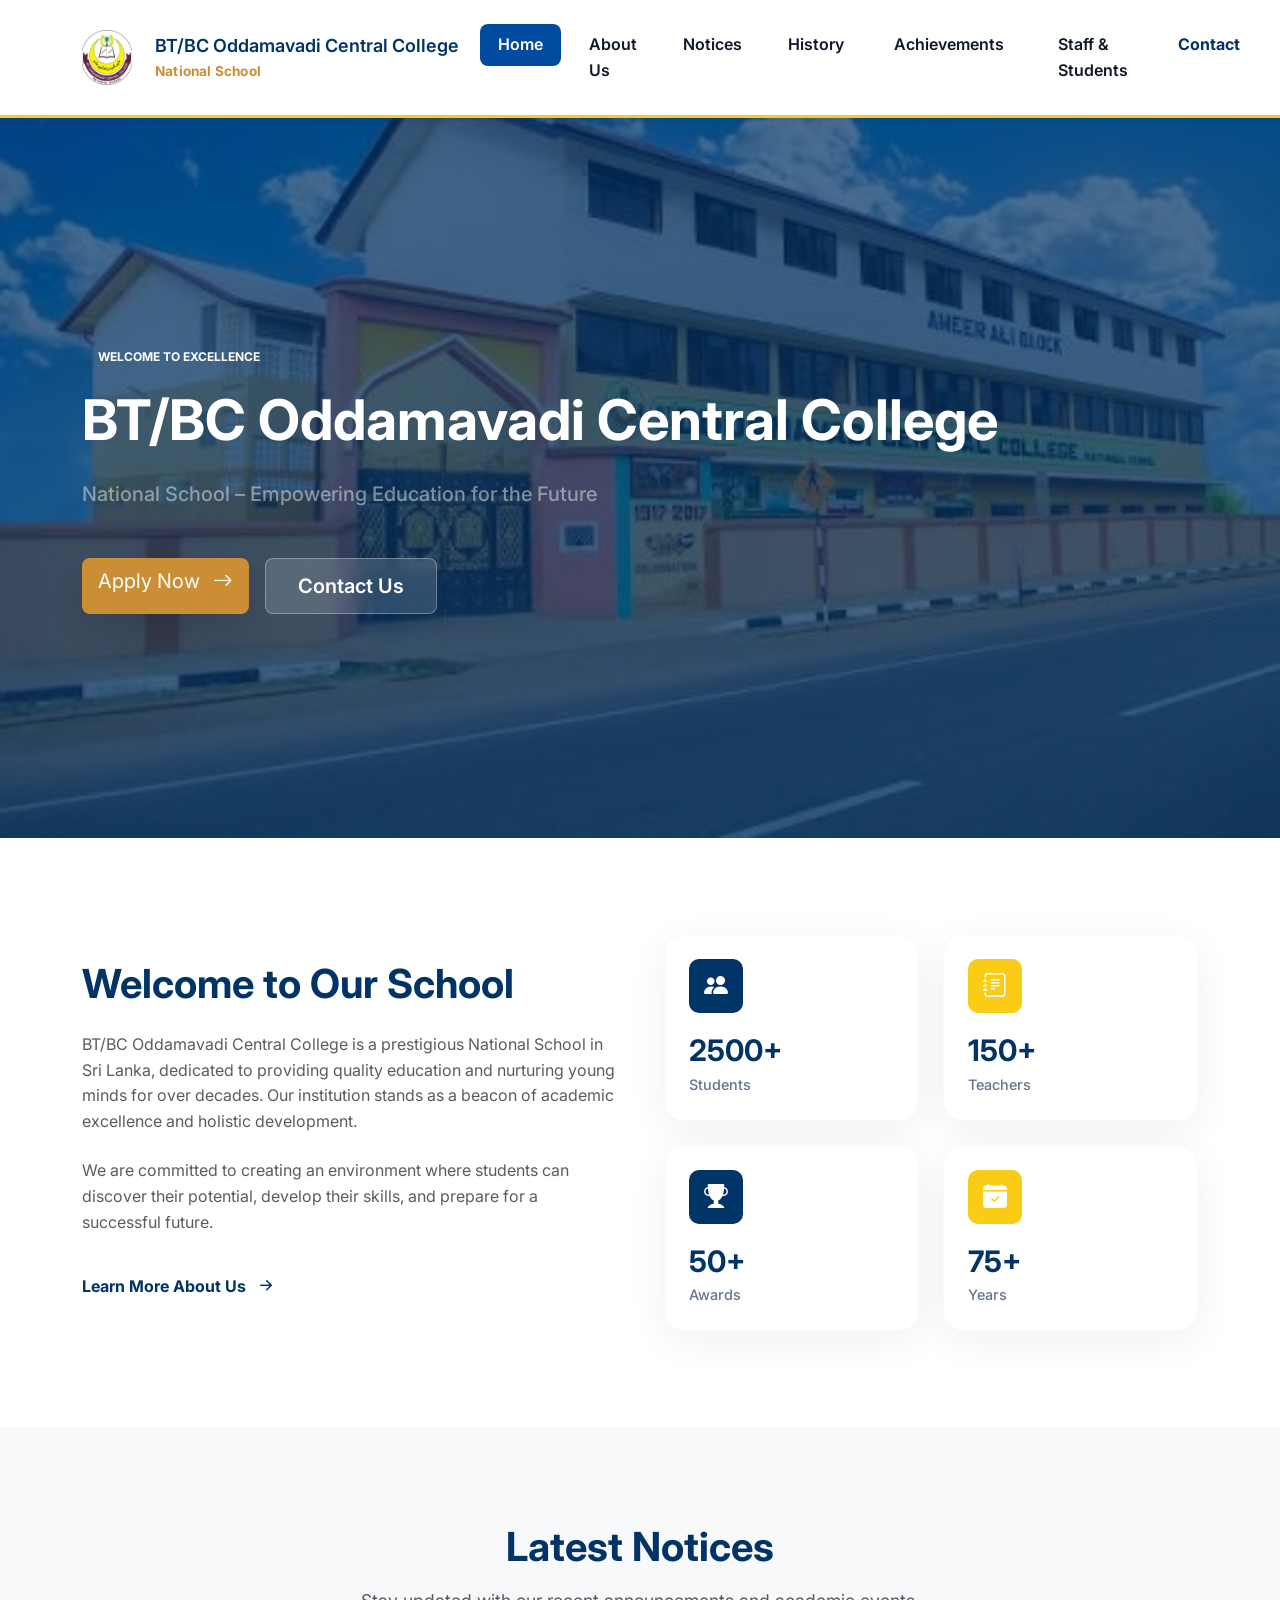
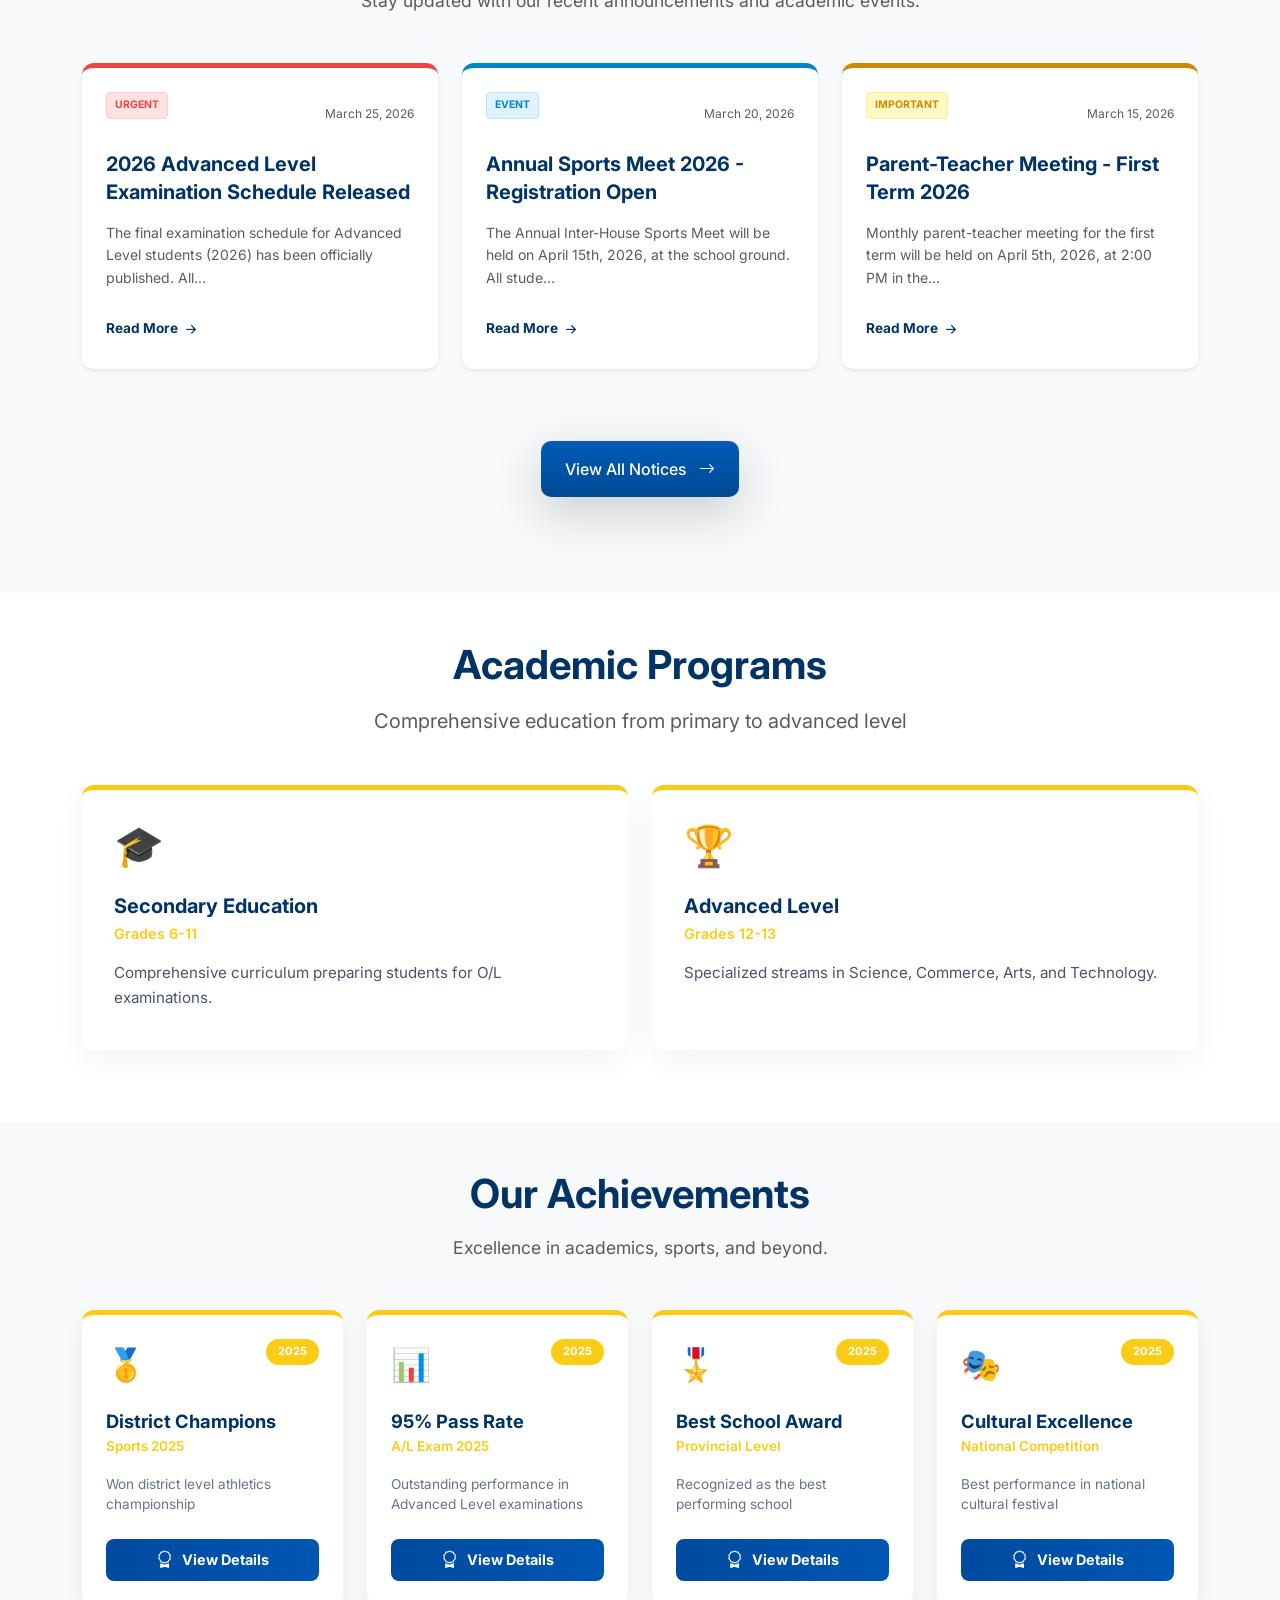
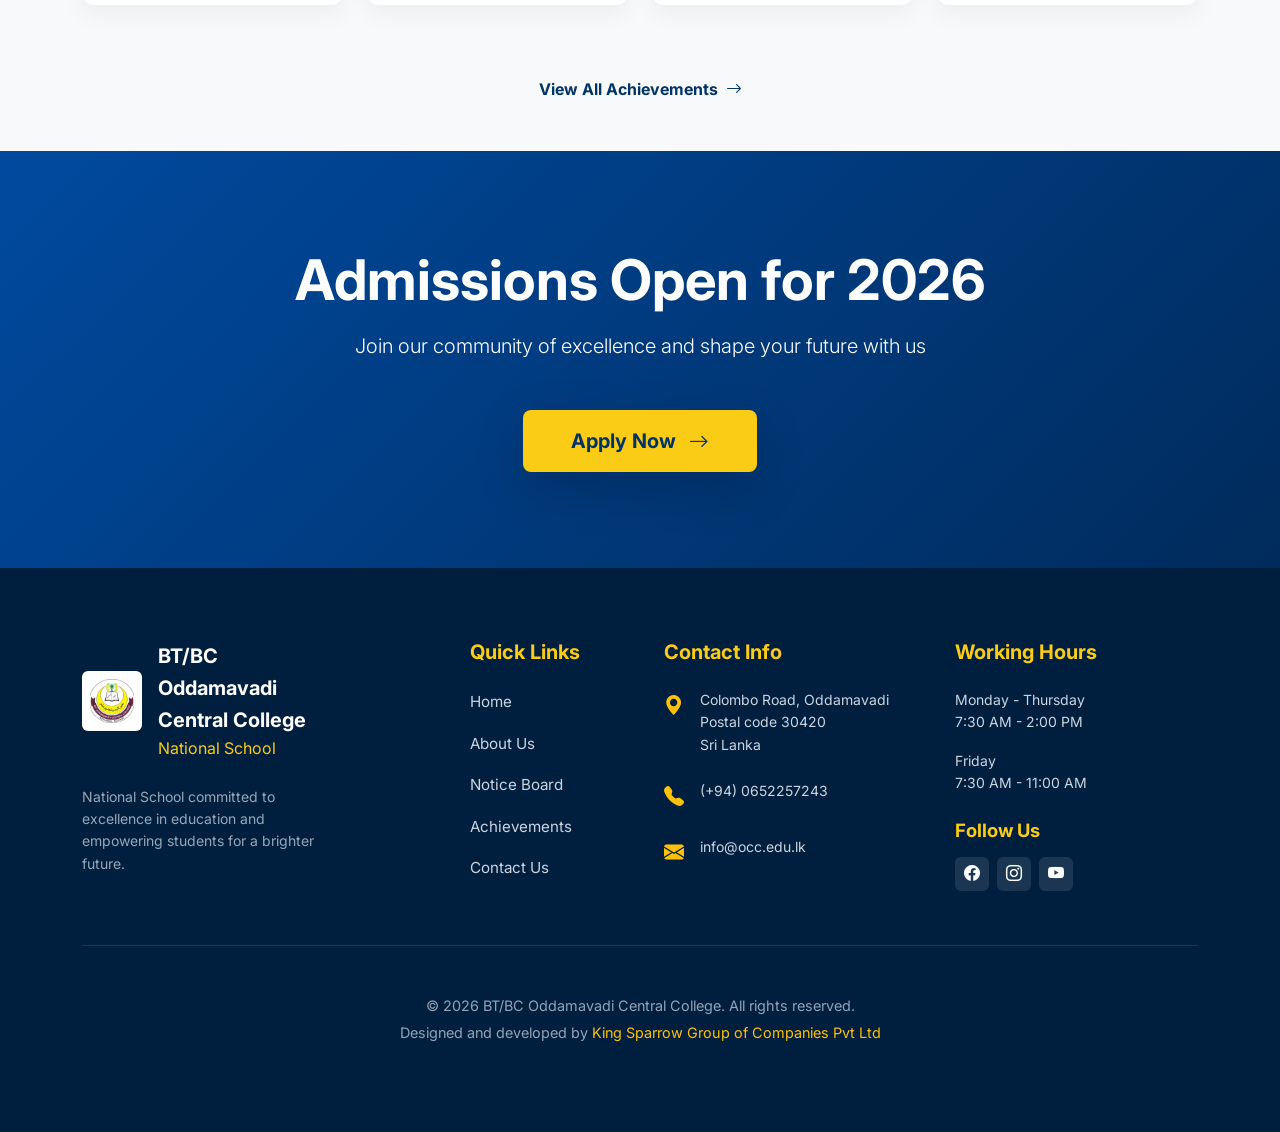
==== commit e3fb3006: "changed" ====
--- a/index.html
+++ b/index.html
@@ -77,7 +77,7 @@
     <header id="home" class="hero d-flex align-items-center justify-content-center text-center text-lg-start">
         <div class="container">
             <div class="row align-items-center">
-                <div class="col-lg-8">
+                <div class="col-lg-10">
                     <div class="badge bg-secondary-gold text-primary-navy px-3 py-2 rounded-pill fw-bold text-uppercase mb-3"
                         style="font-size: 0.75rem;">Welcome to Excellence</div>
                     <h1 class="display-3 fw-bold mb-4 text-white">BT/BC Oddamavadi Central College</h1>
@@ -159,7 +159,7 @@
         <div class="container py-lg-5">
             <div class="section-header text-center mb-5">
                 <h2 class="display-5 fw-bold primary-navy mb-3">Latest Notices</h2>
-                <p class="text-muted max-width-600 mx-auto">Stay updated with our recent announcements and academic
+                <p class="text-muted mx-auto" style="max-width: 800px;">Stay updated with our recent announcements and academic
                     events.</p>
             </div>
             <div id="notices-grid" class="row g-4 mb-5">
@@ -209,7 +209,7 @@
         style="background: linear-gradient(135deg, #004a9f 0%, #002b5c 100%);">
         <div class="container position-relative py-5">
             <div class="row justify-content-center text-center">
-                <div class="col-lg-8">
+                <div class="col-lg-10">
                     <h2 class="display-4 fw-bold mb-3">Admissions Open for 2026</h2>
                     <p class="lead mb-5 opacity-90">Join our community of excellence and shape your future with us</p>
                     <a href="apply.html" id="btnApplyHome" class="btn btn-cta-apply btn-lg px-5 py-3 shadow-lg">
@@ -349,7 +349,7 @@
         </div>
     </div>
 
-    <!-- Scripts Area -->
+    
     <script src="https://code.jquery.com/jquery-3.7.1.min.js"></script>
     <script src="https://cdn.jsdelivr.net/npm/bootstrap@5.3.0/dist/js/bootstrap.bundle.min.js"></script>
     <script src="assets/js/main.js"></script>
--- a/assets/css/style.css
+++ b/assets/css/style.css
@@ -1141,6 +1141,62 @@
     transition-duration: 800ms;
 }
 
+/* Application Form Footer Fixes */
+@media (max-width: 768px) {
+    .apply-footer {
+        padding: 1rem 1.25rem !important;
+        position: sticky;
+        bottom: 0;
+        background: white !important;
+        z-index: 1050;
+        box-shadow: 0 -8px 25px rgba(0, 51, 102, 0.08) !important;
+        display: flex !important;
+        flex-direction: row !important;
+        flex-wrap: wrap !important;
+        gap: 8px !important;
+        justify-content: space-between !important;
+        border-top: 1px solid #eef2f6 !important;
+    }
+    
+    .apply-footer .btn {
+        flex: 1 !important;
+        padding: 12px 10px !important;
+        font-size: 0.85rem !important;
+        min-width: 100px !important;
+        border-radius: 10px !important;
+        font-weight: 700 !important;
+        display: flex;
+        align-items: center;
+        justify-content: center;
+    }
+    
+    #bottomStepCounter {
+        width: 100%;
+        text-align: center;
+        order: -1;
+        margin-bottom: 8px;
+        font-weight: 700;
+        font-size: 0.8rem;
+        color: var(--primary-color) !important;
+    }
+
+    #prevStepBtn {
+        background-color: #f1f5f9 !important;
+        color: #64748b !important;
+    }
+
+    #nextStepBtn:not(.btn-success) {
+        background-color: #004a9f !important;
+        color: white !important;
+    }
+
+    #nextStepBtn.btn-success {
+        background-color: #16a34a !important;
+        border-color: #16a34a !important;
+        color: white !important;
+    }
+}
+
 @media (max-width: 768px) {
     .hero {
         height: auto;
@@ -1151,7 +1207,7 @@
     .hero h1 {
         font-size: 2.25rem;
     }
-    
+
     .hero .d-flex {
         flex-direction: column;
     }
@@ -1180,7 +1236,7 @@
     #achievementModal .students-box {
         padding: 15px;
     }
-    
+
     #achievementModal .student-pill {
         width: 100%;
         text-align: center;
@@ -1191,12 +1247,12 @@
         padding: 20px !important;
         text-align: center !important;
     }
-    
+
     .apply-header .d-flex {
         flex-direction: column;
         gap: 15px;
     }
-    
+
     .apply-header .me-auto {
         margin: 0 !important;
     }
@@ -1207,6 +1263,38 @@
 
     .step-indicator-bar {
         padding: 15px !important;
+    }
+}
+
+/* Mobile Navigation Adjustments */
+@media (max-width: 991.98px) {
+    .navbar .container {
+        display: flex !important;
+        align-items: center !important;
+        justify-content: space-between !important;
+    }
+    
+    .navbar-toggler {
+        order: 1 !important;
+        margin-left: auto !important;
+        padding-right: 0 !important;
+    }
+    
+    .navbar-brand {
+        order: 0 !important;
+        margin-right: auto !important;
+    }
+
+    .brand-name {
+        font-size: 16px !important;
+    }
+
+    .brand-tagline {
+        font-size: 0.75rem !important;
+    }
+
+    .navbar-brand img {
+        height: 45px !important;
     }
 }
 
